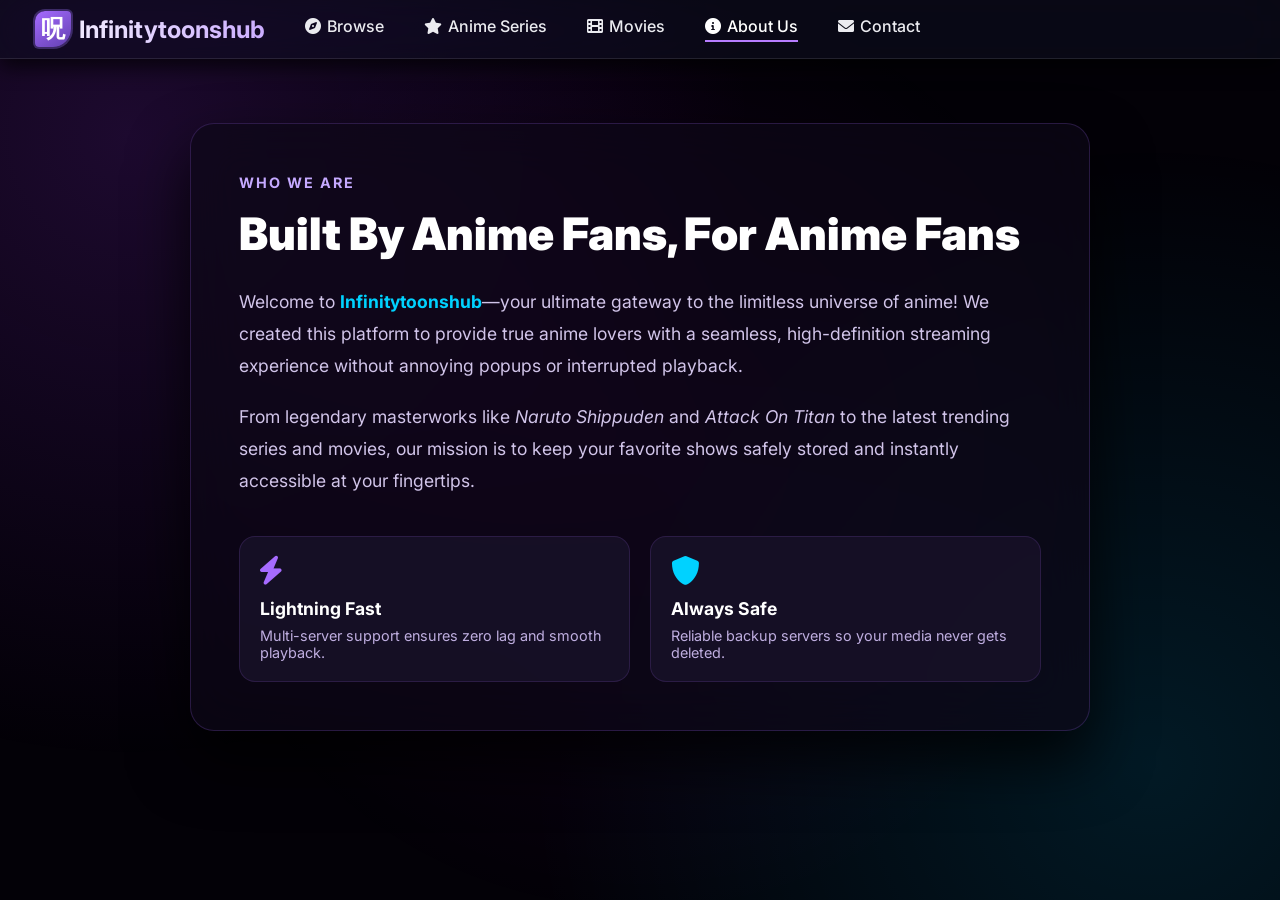
==== about.html @ 9c0366c7 "Add files via upload" ====
<!DOCTYPE html>
<html lang="en">
<head>
    <meta charset="UTF-8">
    <meta name="viewport" content="width=device-width, initial-scale=1.0, maximum-scale=1.0, user-scalable=no">
    <meta name="apple-mobile-web-app-capable" content="yes">
    <meta name="apple-mobile-web-app-status-bar-style" content="black-translucent">
    <meta name="apple-mobile-web-app-title" content="InfinityToons">
    <link rel="apple-touch-icon" href="images/ios-icon.png">
    
    <title>Infinitytoonshub</title>
    
    <link rel="stylesheet" href="https://cdnjs.cloudflare.com/ajax/libs/font-awesome/6.0.0-beta3/css/all.min.css">
    
    <!-- Yaha dhyan de: v=3 kar diya hai taki naya CSS load ho -->
    <link rel="stylesheet" href="style.css?v=3">
</head>
<body>
    <!-- Dynamic Background -->
    <div id="pageBackground" class="hero-background" style="background-image: url('images/Naruto.webp');"></div>

    <!-- Navbar -->
    <nav class="anime-navbar">
        <div class="nav-left">
            <a href="index.html" class="logo">
                <div class="logo-icon">呪</div>
                <span class="logo-text">Infinitytoonshub</span>
            </a>
            <div class="nav-links">
                <a href="index.html"><i class="fas fa-compass"></i> Browse</a>
                <a href="series.html"><i class="fas fa-star"></i> Anime Series</a>
                <a href="movies.html"><i class="fas fa-film"></i> Movies</a>
                <a href="about.html" class="active"><i class="fas fa-info-circle"></i> About Us</a>
                <a href="contact.html"><i class="fas fa-envelope"></i> Contact</a>
            </div>
        </div>
    </nav>

    <!-- About Content Section -->
    <div style="max-width: 900px; margin: 4rem auto; padding: 3rem; background: rgba(14, 8, 24, 0.7); backdrop-filter: blur(25px); border: 1px solid rgba(166, 107, 255, 0.2); border-radius: 24px; box-shadow: 0 30px 60px rgba(0,0,0,0.8);">
        <span style="color: #c5a9ff; font-weight: 700; font-size: 0.9rem; letter-spacing: 2px; text-transform: uppercase;">WHO WE ARE</span>
        <h1 style="color: white; font-size: 2.8rem; margin: 15px 0 25px; font-weight: 900;">Built By Anime Fans, For Anime Fans</h1>
        
        <p style="color: #d1c4e9; font-size: 1.1rem; line-height: 1.8; margin-bottom: 20px;">
            Welcome to <strong style="color: #00d2ff;">Infinitytoonshub</strong>—your ultimate gateway to the limitless universe of anime! We created this platform to provide true anime lovers with a seamless, high-definition streaming experience without annoying popups or interrupted playback.
        </p>

        <p style="color: #d1c4e9; font-size: 1.1rem; line-height: 1.8; margin-bottom: 30px;">
            From legendary masterworks like <em>Naruto Shippuden</em> and <em>Attack On Titan</em> to the latest trending series and movies, our mission is to keep your favorite shows safely stored and instantly accessible at your fingertips.
        </p>

        <div style="display: grid; grid-template-columns: repeat(auto-fit, minmax(220px, 1fr)); gap: 20px; margin-top: 40px;">
            <div style="background: rgba(25, 18, 42, 0.8); padding: 20px; border-radius: 16px; border: 1px solid rgba(166, 107, 255, 0.15);">
                <i class="fas fa-bolt" style="font-size: 1.8rem; color: #a66bff; margin-bottom: 12px;"></i>
                <h3 style="color: white; font-size: 1.1rem; margin-bottom: 8px;">Lightning Fast</h3>
                <p style="color: #bfaee0; font-size: 0.9rem;">Multi-server support ensures zero lag and smooth playback.</p>
            </div>
            <div style="background: rgba(25, 18, 42, 0.8); padding: 20px; border-radius: 16px; border: 1px solid rgba(166, 107, 255, 0.15);">
                <i class="fas fa-shield-alt" style="font-size: 1.8rem; color: #00d2ff; margin-bottom: 12px;"></i>
                <h3 style="color: white; font-size: 1.1rem; margin-bottom: 8px;">Always Safe</h3>
                <p style="color: #bfaee0; font-size: 0.9rem;">Reliable backup servers so your media never gets deleted.</p>
            </div>
        </div>
    </div>

    <script src="script.js"></script>
</body>
</html>
---- style.css ----
@import url('https://fonts.googleapis.com/css2?family=Inter:wght@300;400;500;600;700;900&display=swap');

* { margin: 0; padding: 0; box-sizing: border-box; font-family: 'Inter', sans-serif; }

body {
    background-color: #030107 !important;
    color: #ffffff;
    min-height: 100vh;
    overflow-x: hidden;
    position: relative;
}

body::before {
    content: '';
    position: fixed;
    top: 0; left: 0; width: 100vw; height: 100vh;
    background: 
        radial-gradient(circle at 10% 15%, rgba(123, 44, 191, 0.22) 0%, transparent 45%),
        radial-gradient(circle at 90% 85%, rgba(0, 210, 255, 0.12) 0%, transparent 45%),
        radial-gradient(circle at 50% 50%, rgba(216, 0, 255, 0.08) 0%, transparent 60%);
    z-index: -1;
    pointer-events: none;
}

.hero-background {
    position: fixed;
    top: 0; left: 0; width: 100%; height: 100vh;
    background-size: cover; background-position: center;
    filter: blur(12px) brightness(0.35);
    transform: scale(1.1); z-index: -1; 
    transition: background-image 0.6s ease-in-out;
}

/* Navbar */
.anime-navbar {
    display: flex; align-items: center; justify-content: space-between; padding: 0.7rem 2.2rem;
    background: rgba(13, 13, 28, 0.65) !important;
    backdrop-filter: blur(25px) saturate(180%) !important;
    -webkit-backdrop-filter: blur(25px) saturate(180%) !important;
    border-bottom: 1px solid rgba(255, 255, 255, 0.1) !important;
    box-shadow: 0 8px 20px rgba(0, 0, 0, 0.7);
    position: sticky; top: 0; z-index: 100;
}
.nav-left, .nav-links { display: flex; align-items: center; gap: 2.5rem; flex-wrap: wrap; }
.logo { display: flex; align-items: center; gap: 8px; text-decoration: none; }
.logo-icon { background: linear-gradient(145deg, #a66bff, #6240b0); width: 36px; height: 36px; border-radius: 10px 4px 18px 4px; display: flex; align-items: center; justify-content: center; font-size: 1.5rem; font-weight: 700; color: white; box-shadow: 0 0 0 2px rgba(160, 120, 255, 0.3); }
.logo-text { font-size: 1.5rem; font-weight: 700; background: linear-gradient(to right, #f0e9ff, #cbadff); -webkit-background-clip: text; -webkit-text-fill-color: transparent; }
.nav-links a { text-decoration: none; color: #ebebf0; font-weight: 500; display: flex; align-items: center; gap: 6px; transition: 0.2s; border-bottom: 2px solid transparent; padding-bottom: 4px; }
.nav-links a:hover, .nav-links a.active { color: white; border-bottom-color: #b77dff; }

.nav-right { display: flex; align-items: center; gap: 1.6rem; }
.search-wrapper { background: rgba(255, 255, 255, 0.08) !important; backdrop-filter: blur(12px); border: 1px solid rgba(255, 255, 255, 0.15) !important; border-radius: 100px; padding: 0.4rem 1.2rem; display: flex; align-items: center; gap: 0.5rem; }
.search-wrapper input { background: transparent; border: none; outline: none; color: white; width: 180px; }
.user-profile { display: flex; align-items: center; gap: 8px; background: rgba(40, 30, 60, 0.5); padding: 0.3rem 0.3rem 0.3rem 1rem; border-radius: 100px; border: 1px solid #3f2f6b; cursor: pointer; }
.avatar { background: linear-gradient(145deg, #c49bff, #8555d4); width: 34px; height: 34px; border-radius: 50%; display: flex; align-items: center; justify-content: center; font-weight: bold; color: #130b24; }

/* Hero Banner */
.hero-banner {
    position: relative; width: 100%; height: 65vh;
    display: flex; align-items: center; overflow: hidden; margin-bottom: 30px;
    border-bottom: 1px solid rgba(255, 255, 255, 0.08);
}
.hero-video {
    position: absolute; top: 50%; left: 50%; transform: translate(-50%, -50%);
    min-width: 100%; min-height: 100%; object-fit: cover; z-index: 0;
}
.hero-overlay {
    position: absolute; top: 0; left: 0; width: 100%; height: 100%;
    background: linear-gradient(to right, rgba(13, 13, 28, 0.9) 15%, rgba(13, 13, 28, 0.4) 60%, transparent 100%),
                linear-gradient(to top, #030107 5%, transparent 40%);
    z-index: 1;
}
.hero-content { position: relative; z-index: 2; padding: 0 4rem; max-width: 700px; }
.hero-message { padding: 1.5rem 3rem 0.5rem; font-size: 1.2rem; font-weight: 300; }
.hero-message span { color: #c5a9ff; font-weight: 600; }

/* Anime Cards Grid */
.cards-row {
    display: grid !important;
    grid-template-columns: repeat(auto-fill, minmax(170px, 1fr)) !important;
    gap: 2rem !important;
    padding: 2.5rem 3rem !important;
    background: rgba(14, 8, 24, 0.5);
    backdrop-filter: blur(25px);
    -webkit-backdrop-filter: blur(25px);
    border: 1px solid rgba(255, 255, 255, 0.07);
    border-radius: 24px;
    box-shadow: 0 30px 60px rgba(0, 0, 0, 0.8), inset 0 1px 0 rgba(255, 255, 255, 0.1);
    margin: 2rem 3rem;
    box-sizing: border-box;
}

.premium-card {
    width: 100% !important; display: flex !important; flex-direction: column !important;
    background: rgba(25, 18, 42, 0.6) !important; backdrop-filter: blur(15px);
    border: 1px solid rgba(166, 107, 255, 0.18) !important; border-radius: 16px !important;
    overflow: hidden; text-decoration: none; transition: all 0.3s !important;
    box-shadow: 0 10px 30px rgba(0,0,0,0.5);
}
.premium-card:hover { transform: translateY(-8px) scale(1.02); border-color: rgba(166, 107, 255, 0.6) !important; }
.card-img-wrapper { position: relative; width: 100%; height: 220px; overflow: hidden; }
.card-img { width: 100%; height: 100%; object-fit: cover; transition: transform 0.5s ease; }
.premium-card:hover .card-img { transform: scale(1.08); }
.card-badges { position: absolute; top: 10px; left: 10px; display: flex; gap: 6px; z-index: 2; }
.badge { background: rgba(0, 0, 0, 0.75); color: #fff; font-size: 0.65rem; padding: 3px 6px; border-radius: 4px; font-weight: bold; border: 1px solid rgba(255, 255, 255, 0.1); }
.badge.sub { color: #cbadff; }
.play-overlay {
    position: absolute; inset: 0; background: rgba(14, 13, 23, 0.4);
    display: flex; align-items: center; justify-content: center;
    opacity: 0; transition: 0.3s; z-index: 2;
}
.premium-card:hover .play-overlay { opacity: 1; }
.play-overlay i {
    font-size: 1.5rem; color: white; background: linear-gradient(145deg, #a66bff, #6240b0);
    width: 50px; height: 50px; display: flex; align-items: center; justify-content: center;
    border-radius: 50%; transform: scale(0.8); transition: 0.3s;
}
.premium-card:hover .play-overlay i { transform: scale(1); }
.card-info { padding: 14px; background: linear-gradient(180deg, rgba(15, 10, 25, 0.8) 0%, rgba(10, 7, 18, 0.95) 100%); }
.card-title { color: #f0ebff; font-size: 0.95rem; font-weight: 600; white-space: nowrap; overflow: hidden; text-overflow: ellipsis; }

/* =========================================
   GENRE & A-Z FILTER CSS (Restored)
   ========================================= */
#catalog-tools{margin:1.5rem 3rem 2rem;padding:1.5rem;border:1px solid rgba(166,107,255,.22);border-radius:20px;background:rgba(12,7,24,.72);backdrop-filter:blur(20px)}
.catalog-heading h2{font-size:1.45rem;margin-bottom:.35rem}.catalog-heading p,.genre-status{color:#b9accf;font-size:.9rem}
.genre-chips{display:flex;flex-wrap:wrap;gap:8px;margin:1.2rem 0}
.genre-chip,.az-chip{color:#eee7ff;background:rgba(255,255,255,.06);border:1px solid rgba(190,150,255,.22);border-radius:999px;padding:8px 13px;cursor:pointer;transition:.2s}
.genre-chip:hover,.genre-chip.active,.az-chip:hover,.az-chip.active{background:linear-gradient(135deg,#a66bff,#6240b0);border-color:#d7c2ff}
.az-section{border-top:1px solid rgba(255,255,255,.1);padding-top:1rem}
.az-title{color:#dcd0f7;margin-bottom:.7rem;font-weight:700}.az-title span{color:#9585b3;font-size:.8rem;font-weight:400}
.az-list{display:flex;flex-wrap:wrap;gap:6px}
.az-chip{min-width:40px;padding:7px 8px;border-radius:9px;display:flex;flex-direction:column;align-items:center;line-height:1.1}
.az-chip small{color:#c9b7ee;font-size:.62rem;margin-top:3px}
.az-chip.empty{opacity:.35;cursor:not-allowed}
.card-genres{display:flex;flex-wrap:wrap;gap:5px;margin-top:8px}
.card-genres span{font-size:.65rem;color:#d9c5ff;background:rgba(166,107,255,.14);border:1px solid rgba(166,107,255,.18);border-radius:999px;padding:3px 6px}
.premium-card[hidden]{display:none!important}
.featured-dynamic-tag{display:inline-block;color:#d6bdff;background:rgba(166,107,255,.2);border:1px solid rgba(166,107,255,.45);padding:6px 12px;border-radius:20px;letter-spacing:1px;font-weight:800;font-size:.72rem;margin-bottom:8px}

/* =========================================
   EPISODE CARDS CSS (Images & Layout Restored)
   ========================================= */
.episode-anime-card{min-width:0; width:100%;}
.episode-thumb{height:150px;background-size:cover;background-position:center;position:relative;display:flex;align-items:center;justify-content:center; border-radius: 10px 10px 0 0;}
.episode-number{position:absolute;left:10px;bottom:10px;font-size:.7rem;font-weight:800;letter-spacing:.5px;text-shadow:0 2px 8px #000; color:white; background:rgba(0,0,0,0.6); padding:3px 8px; border-radius:10px;}
.episode-play{width:42px;height:42px;display:grid;place-items:center;border-radius:50%;color:white;background:rgba(166,107,255,.85);box-shadow:0 0 22px rgba(166,107,255,.55);}
.episode-description{color:#bcaed4;font-size:.75rem;margin-top:6px}
.episode-loading,.episode-empty{grid-column:1/-1;padding:28px;color:#e9ddff;background:rgba(15,8,27,.8);border:1px solid rgba(166,107,255,.2);border-radius:14px}
.player-source-note{max-width:950px;margin:0 auto 1rem;padding:16px 20px;display:flex;gap:12px;align-items:flex-start;flex-wrap:wrap;color:#e9ddff;background:rgba(24,13,42,.88);border:1px solid rgba(166,107,255,.3);border-radius:12px}
.player-source-note span{flex-basis:100%;color:#c2b5d8;font-size:.9rem;line-height:1.6}


/* ====================================================
   MOBILE RESPONSIVE FIXES (Everything Fits Perfectly)
   ==================================================== */
@media screen and (max-width: 850px) {
    /* Navbar aur Search box fix */
    .anime-navbar {
        flex-direction: column !important; padding: 15px 10px !important; gap: 15px;
    }
    .nav-left, .nav-right {
        width: 100%; justify-content: center; flex-wrap: wrap; gap: 10px;
    }
    .nav-links {
        display: flex; justify-content: center; gap: 15px !important; width: 100%;
    }
    .search-wrapper {
        width: 100% !important; max-width: 350px; margin: 0 auto; justify-content: center;
    }
    .search-wrapper input { width: 100% !important; font-size: 16px; }

    /* Hero Banner Mobile Fix - Video Box Ko Chota Kiya Hai */
    .hero-banner {
        height: 45vh !important; /* Video height choti ki gayi */
        margin-bottom: 15px !important;
    }
    .hero-content {
        padding: 0 1.5rem !important; text-align: center;
    }
    .hero-content h1 { font-size: 2.2rem !important; }
    .hero-content p { font-size: 0.9rem !important; }
    .hero-content div { justify-content: center; }

    /* Catalog Tools (A-Z) Mobile Fix */
    #catalog-tools {
        margin: 1rem !important; padding: 1rem !important;
    }
    .az-chip { min-width: 32px; font-size: .75rem; }

    /* Anime Cards Grid Mobile (2 Columns) */
    .cards-row {
        grid-template-columns: repeat(2, 1fr) !important;
        gap: 10px !important;
        padding: 15px 10px !important;
        margin: 10px !important;
    }
    .card-img-wrapper { height: 180px !important; }

    /* Episode Player Mobile Fix */
    .player-container { margin: 10px !important; }
    #vidPlayer { height: 250px !important; }
    
    /* Episode Cards (Jo watch page pe neeche aate hain) Mobile Fix */
    .episode-selector-section { margin: 10px !important; padding: 0 !important; }
    .episode-grid-tray {
        grid-template-columns: repeat(2, 1fr) !important; /* Mobile par episode 2 line mein */
        padding: 8px !important;
    }
    .episode-thumb { height: 100px !important; } /* Image height mobile ke liye kam */

    body { overflow-x: hidden !important; width: 100vw; }
}

@media screen and (max-width: 480px) {
    .nav-links a { font-size: 0.85rem; }
    .hero-message { font-size: 1rem; padding: 1rem 1rem 0; }
    .hero-banner { height: 40vh !important; }
    .cards-row { grid-template-columns: repeat(2, 1fr) !important; }
    .episode-grid-tray { grid-template-columns: 1fr !important; } /* Chhote phone pe 1 column */
}


/* =========================================
   HERO TAGS, BUTTONS & LOAD MORE FIX
   ========================================= */

/* 1. Hero Badges / Tags Fix (Overlapping hata dega) */
.hero-content span, .featured-dynamic-tag {
    display: inline-block !important;
    white-space: nowrap !important;
    margin: 5px 3px 10px !important;
    vertical-align: middle;
}

/* 2. Hero Buttons Container Fix */
.hero-content div[style*="display: flex"] {
    flex-wrap: wrap;
    gap: 12px;
    margin-top: 15px;
}

/* 3. Watch Now & Details Buttons (Glassmorphism UI) */
.btn-glass-play, .btn-glass-info {
    padding: 12px 24px !important;
    border-radius: 30px !important;
    font-size: 1rem !important;
    font-weight: 700 !important;
    cursor: pointer !important;
    display: inline-flex !important;
    align-items: center !important;
    justify-content: center !important;
    gap: 8px !important;
    transition: all 0.3s ease !important;
    border: none !important;
    outline: none !important;
    font-family: inherit;
}

.btn-glass-play {
    background: linear-gradient(135deg, #a66bff, #6240b0) !important;
    color: white !important;
    box-shadow: 0 8px 20px rgba(123, 44, 191, 0.4) !important;
}
.btn-glass-play:hover {
    transform: scale(1.05) !important;
    box-shadow: 0 12px 25px rgba(123, 44, 191, 0.6) !important;
}

.btn-glass-info {
    background: rgba(255, 255, 255, 0.1) !important;
    color: white !important;
    border: 1px solid rgba(255, 255, 255, 0.2) !important;
    backdrop-filter: blur(10px) !important;
    -webkit-backdrop-filter: blur(10px) !important;
}
.btn-glass-info:hover {
    background: rgba(255, 255, 255, 0.2) !important;
    transform: scale(1.05) !important;
}

/* 4. Load More Anime Button Fix */
#anilist-load-more {
    background: linear-gradient(135deg, #a66bff, #6240b0) !important;
    color: white !important;
    border: none !important;
    padding: 14px 35px !important;
    border-radius: 30px !important;
    font-size: 1.1rem !important;
    font-weight: 700 !important;
    cursor: pointer !important;
    display: block !important;
    margin: 40px auto !important;
    transition: 0.3s !important;
    box-shadow: 0 10px 25px rgba(123, 44, 191, 0.4) !important;
    text-align: center;
}
#anilist-load-more:hover {
    transform: translateY(-4px) !important;
    box-shadow: 0 15px 30px rgba(123, 44, 191, 0.6) !important;
}

/* 5. Mobile Specifically For Buttons & Tags */
@media screen and (max-width: 850px) {
    .btn-glass-play, .btn-glass-info {
        padding: 10px 20px !important;
        font-size: 0.9rem !important;
        flex: 1; /* Makes buttons equal width on mobile */
        text-align: center;
    }
    .hero-content div[style*="display: flex"] {
        justify-content: center !important;
        width: 100%;
    }
    .hero-content span, .featured-dynamic-tag {
        font-size: 0.7rem !important;
        padding: 4px 10px !important;
        margin: 3px !important;
    }
    #anilist-load-more {
        width: 85% !important; /* Wider on phone */
        font-size: 1rem !important;
        padding: 12px 20px !important;
    }
}


/* =========================================
   TOP 10 MOST RATED ANIME (CRUNCHYROLL STYLE)
   ========================================= */
.top-rated-container {
    display: flex;
    overflow-x: auto;
    gap: 15px;
    padding: 10px 3rem 25px;
    scroll-behavior: smooth;
}
.top-rated-container::-webkit-scrollbar { display: none; }

.top-card {
    display: flex;
    align-items: flex-end; /* Number ko image ke niche align karega */
    position: relative;
    transition: 0.3s ease;
    min-width: 130px;
}

.top-card:hover {
    transform: translateY(-4px);
}

/* Crunchyroll Style Professional Numbers */
.rank-number {
    font-size: 3.5rem;
    font-weight: 900;
    color: #ffffff;
    -webkit-text-stroke: 1px #a66bff;
    text-shadow: 0 4px 10px rgba(0,0,0,0.9);
    margin-right: -12px;
    margin-bottom: -10px; /* Thoda sa image par overlay hoga */
    z-index: 3;
    line-height: 1;
    font-family: 'Inter', sans-serif;
}

.top-img-box {
    width: 110px;
    height: 160px;
    border-radius: 10px;
    overflow: hidden;
    z-index: 2;
    box-shadow: 0 8px 20px rgba(0,0,0,0.7);
    border: 1px solid rgba(255,255,255,0.15);
    transition: 0.3s;
}

.top-card:hover .top-img-box {
    border-color: #a66bff;
}

.top-img-box img {
    width: 100%;
    height: 100%;
    object-fit: cover;
}

/* Mobile Devices Ke Liye Fit */
@media screen and (max-width: 850px) {
    .top-rated-container {
        padding: 10px 1.5rem 20px !important;
    }
    .top-card {
        min-width: 110px;
    }
    .rank-number {
        font-size: 2.8rem;
        -webkit-text-stroke: 1px #a66bff;
        margin-right: -8px;
    }
    .top-img-box {
        width: 90px;
        height: 130px;
    }
}


/* =========================================
   TOONSTREAM STYLE MOBILE SWIPE & HEADERS
   ========================================= */

.view-more-btn { display: none; }

@media screen and (max-width: 850px) {
    /* Navbar ko mobile ke liye compact karein bina search bar badle */
    .anime-navbar {
        padding: 8px 12px !important;
    }
    .nav-links { display: none !important; } /* Choti screen pe links hide (hamburger ya clean look ke liye) */
    .search-wrapper {
        width: 140px !important;
        padding: 3px 10px !important;
    }
    .search-wrapper input { width: 100px !important; }

    /* Horizontal Swipeable Cards Grid (API cards ke liye) */
    .cards-row {
        display: flex !important;
        flex-wrap: nowrap !important;
        overflow-x: auto !important;
        gap: 12px !important;
        padding: 10px 15px 20px !important;
        scroll-snap-type: x mandatory;
        margin: 0 !important;
        border: none !important;
        background: transparent !important;
        box-shadow: none !important;
    }
    .cards-row::-webkit-scrollbar { display: none; }

    /* Individual Card Style for Swipe */
    .premium-card, .anilist-card {
        flex: 0 0 120px !important;
        scroll-snap-align: start;
        border: none !important;
        background: transparent !important;
        box-shadow: none !important;
    }
    .card-img-wrapper { height: 170px !important; border-radius: 10px !important; }
    
    .card-info { padding: 6px 0 0 !important; background: transparent !important; }
    .card-title { font-size: 0.8rem !important; font-weight: 500; color: #fff; }

    /* Section Header with Purple Left Border & View More */
    .section-header {
        display: flex !important;
        justify-content: space-between;
        align-items: center;
        padding: 15px 15px 5px !important;
        font-size: 1.1rem !important;
        text-align: left;
    }
    .section-header span {
        border-left: 3px solid #a66bff;
        padding-left: 10px;
        color: white;
        font-weight: 700;
    }
    .view-more-btn {
        display: block !important;
        border: 1px solid rgba(255,255,255,0.2);
        border-radius: 20px;
        padding: 4px 12px;
        font-size: 0.75rem;
        color: #bcaed4;
        text-decoration: none;
    }
}
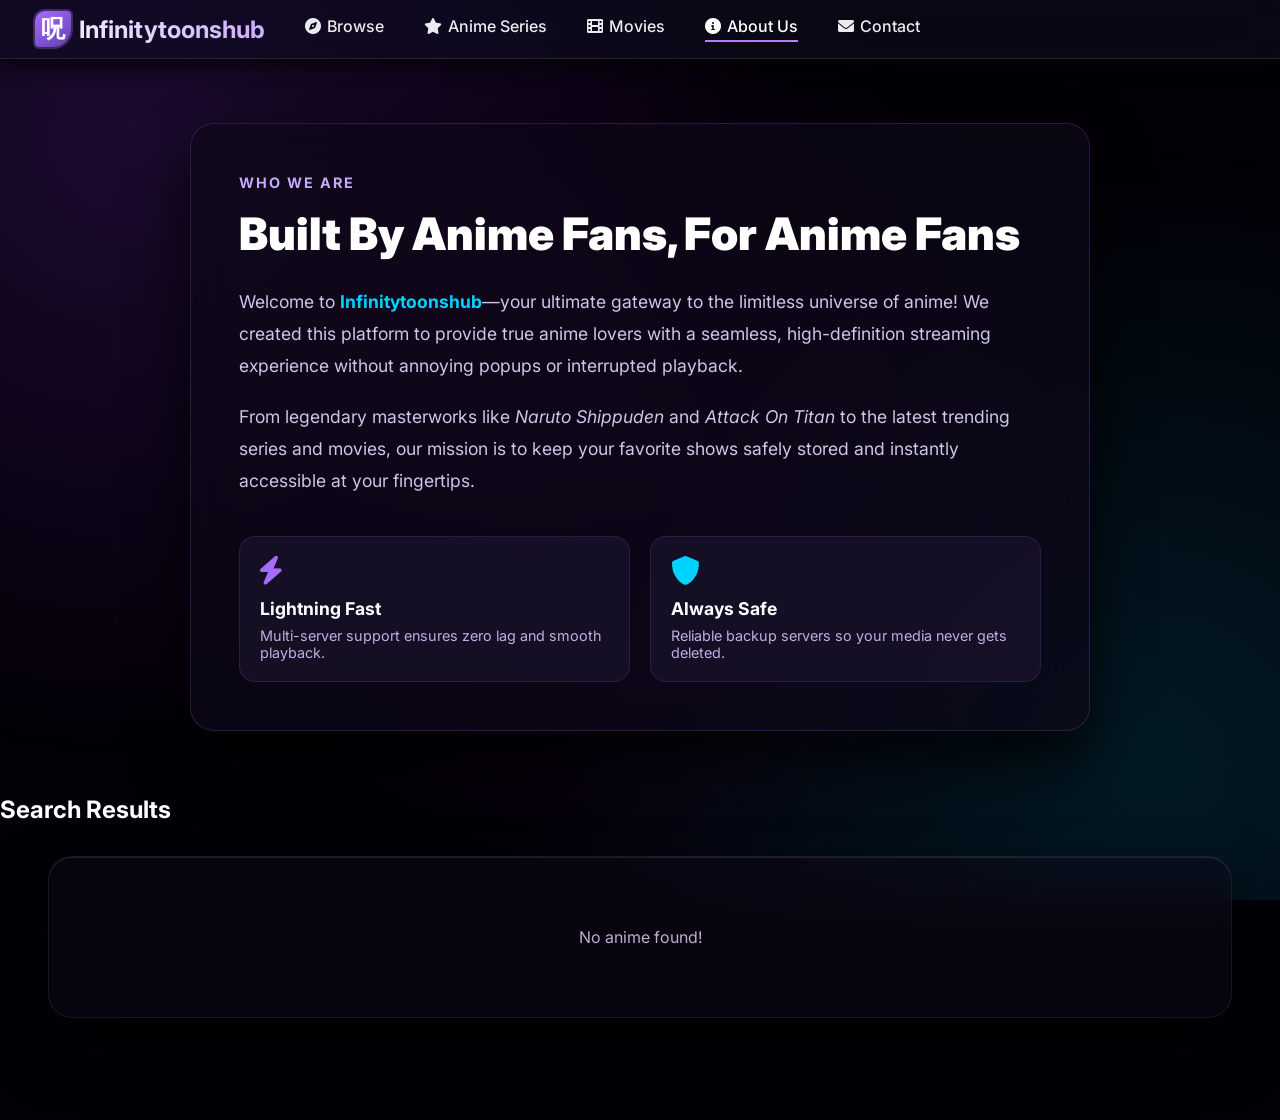
==== commit 69c8b9b6: "Implement mobile bottom navigation Added mobile bottom navigation for improved accessibility." ====
--- a/about.html
+++ b/about.html
@@ -64,5 +64,13 @@
     </div>
 
     <script src="script.js"></script>
+    <!-- JioHotstar Style Mobile Bottom Navigation -->
+<div class="mobile-bottom-nav">
+    <a href="index.html" class="active"><i class="fas fa-home"></i> Home</a>
+    <a href="series.html"><i class="fas fa-tv"></i> Series</a>
+    <a href="movies.html"><i class="fas fa-film"></i> Movies</a>
+    <a href="new.html"><i class="fas fa-fire"></i> New Anime</a>
+    <a href="contact.html"><i class="fas fa-folder-open"></i> Files</a>
+</div>
 </body>
-</html>+</html>
--- a/style.css
+++ b/style.css
@@ -8,6 +8,7 @@
     min-height: 100vh;
     overflow-x: hidden;
     position: relative;
+    padding-bottom: 70px; /* Space for mobile bottom bar */
 }
 
 body::before {
@@ -74,8 +75,8 @@
 .hero-message { padding: 1.5rem 3rem 0.5rem; font-size: 1.2rem; font-weight: 300; }
 .hero-message span { color: #c5a9ff; font-weight: 600; }
 
-/* Anime Cards Grid */
-.cards-row {
+/* Anime Cards Grid - Fixed to prevent single line stacking */
+.cards-row, #anilist-results-grid, #mixed-container {
     display: grid !important;
     grid-template-columns: repeat(auto-fill, minmax(170px, 1fr)) !important;
     gap: 2rem !important;
@@ -119,214 +120,85 @@
 .card-info { padding: 14px; background: linear-gradient(180deg, rgba(15, 10, 25, 0.8) 0%, rgba(10, 7, 18, 0.95) 100%); }
 .card-title { color: #f0ebff; font-size: 0.95rem; font-weight: 600; white-space: nowrap; overflow: hidden; text-overflow: ellipsis; }
 
-/* =========================================
-   GENRE & A-Z FILTER CSS (Restored)
-   ========================================= */
-#catalog-tools{margin:1.5rem 3rem 2rem;padding:1.5rem;border:1px solid rgba(166,107,255,.22);border-radius:20px;background:rgba(12,7,24,.72);backdrop-filter:blur(20px)}
-.catalog-heading h2{font-size:1.45rem;margin-bottom:.35rem}.catalog-heading p,.genre-status{color:#b9accf;font-size:.9rem}
-.genre-chips{display:flex;flex-wrap:wrap;gap:8px;margin:1.2rem 0}
-.genre-chip,.az-chip{color:#eee7ff;background:rgba(255,255,255,.06);border:1px solid rgba(190,150,255,.22);border-radius:999px;padding:8px 13px;cursor:pointer;transition:.2s}
-.genre-chip:hover,.genre-chip.active,.az-chip:hover,.az-chip.active{background:linear-gradient(135deg,#a66bff,#6240b0);border-color:#d7c2ff}
-.az-section{border-top:1px solid rgba(255,255,255,.1);padding-top:1rem}
-.az-title{color:#dcd0f7;margin-bottom:.7rem;font-weight:700}.az-title span{color:#9585b3;font-size:.8rem;font-weight:400}
-.az-list{display:flex;flex-wrap:wrap;gap:6px}
-.az-chip{min-width:40px;padding:7px 8px;border-radius:9px;display:flex;flex-direction:column;align-items:center;line-height:1.1}
-.az-chip small{color:#c9b7ee;font-size:.62rem;margin-top:3px}
-.az-chip.empty{opacity:.35;cursor:not-allowed}
-.card-genres{display:flex;flex-wrap:wrap;gap:5px;margin-top:8px}
-.card-genres span{font-size:.65rem;color:#d9c5ff;background:rgba(166,107,255,.14);border:1px solid rgba(166,107,255,.18);border-radius:999px;padding:3px 6px}
-.premium-card[hidden]{display:none!important}
-.featured-dynamic-tag{display:inline-block;color:#d6bdff;background:rgba(166,107,255,.2);border:1px solid rgba(166,107,255,.45);padding:6px 12px;border-radius:20px;letter-spacing:1px;font-weight:800;font-size:.72rem;margin-bottom:8px}
-
-/* =========================================
-   EPISODE CARDS CSS (Images & Layout Restored)
-   ========================================= */
-.episode-anime-card{min-width:0; width:100%;}
-.episode-thumb{height:150px;background-size:cover;background-position:center;position:relative;display:flex;align-items:center;justify-content:center; border-radius: 10px 10px 0 0;}
-.episode-number{position:absolute;left:10px;bottom:10px;font-size:.7rem;font-weight:800;letter-spacing:.5px;text-shadow:0 2px 8px #000; color:white; background:rgba(0,0,0,0.6); padding:3px 8px; border-radius:10px;}
-.episode-play{width:42px;height:42px;display:grid;place-items:center;border-radius:50%;color:white;background:rgba(166,107,255,.85);box-shadow:0 0 22px rgba(166,107,255,.55);}
-.episode-description{color:#bcaed4;font-size:.75rem;margin-top:6px}
-.episode-loading,.episode-empty{grid-column:1/-1;padding:28px;color:#e9ddff;background:rgba(15,8,27,.8);border:1px solid rgba(166,107,255,.2);border-radius:14px}
-.player-source-note{max-width:950px;margin:0 auto 1rem;padding:16px 20px;display:flex;gap:12px;align-items:flex-start;flex-wrap:wrap;color:#e9ddff;background:rgba(24,13,42,.88);border:1px solid rgba(166,107,255,.3);border-radius:12px}
-.player-source-note span{flex-basis:100%;color:#c2b5d8;font-size:.9rem;line-height:1.6}
-
-
 /* ====================================================
-   MOBILE RESPONSIVE FIXES (Everything Fits Perfectly)
+   JIOHOTSTAR STYLE MOBILE BOTTOM BAR
    ==================================================== */
+.mobile-bottom-nav {
+    display: none;
+}
+
 @media screen and (max-width: 850px) {
-    /* Navbar aur Search box fix */
     .anime-navbar {
-        flex-direction: column !important; padding: 15px 10px !important; gap: 15px;
+        flex-direction: column !important; padding: 10px 15px !important; gap: 10px;
     }
     .nav-left, .nav-right {
-        width: 100%; justify-content: center; flex-wrap: wrap; gap: 10px;
+        width: 100%; justify-content: space-between; flex-wrap: wrap; gap: 10px;
     }
     .nav-links {
-        display: flex; justify-content: center; gap: 15px !important; width: 100%;
+        display: none !important; /* Hidden on phone in favor of bottom bar */
     }
     .search-wrapper {
-        width: 100% !important; max-width: 350px; margin: 0 auto; justify-content: center;
+        width: 100% !important; max-width: 100%; margin: 0 auto; justify-content: flex-start;
     }
     .search-wrapper input { width: 100% !important; font-size: 16px; }
 
-    /* Hero Banner Mobile Fix - Video Box Ko Chota Kiya Hai */
     .hero-banner {
-        height: 45vh !important; /* Video height choti ki gayi */
-        margin-bottom: 15px !important;
+        height: 40vh !important;
+        margin-bottom: 10px !important;
     }
     .hero-content {
-        padding: 0 1.5rem !important; text-align: center;
-    }
-    .hero-content h1 { font-size: 2.2rem !important; }
-    .hero-content p { font-size: 0.9rem !important; }
-    .hero-content div { justify-content: center; }
-
-    /* Catalog Tools (A-Z) Mobile Fix */
-    #catalog-tools {
-        margin: 1rem !important; padding: 1rem !important;
-    }
-    .az-chip { min-width: 32px; font-size: .75rem; }
-
-    /* Anime Cards Grid Mobile (2 Columns) */
-    .cards-row {
+        padding: 0 1rem !important; text-align: center;
+    }
+    .hero-content h1 { font-size: 1.8rem !important; }
+    .hero-content p { font-size: 0.8rem !important; }
+
+    /* Mobile Grid Layout Fix (2 Columns) */
+    .cards-row, #anilist-results-grid, #mixed-container {
         grid-template-columns: repeat(2, 1fr) !important;
         gap: 10px !important;
-        padding: 15px 10px !important;
-        margin: 10px !important;
-    }
-    .card-img-wrapper { height: 180px !important; }
-
-    /* Episode Player Mobile Fix */
-    .player-container { margin: 10px !important; }
-    #vidPlayer { height: 250px !important; }
-    
-    /* Episode Cards (Jo watch page pe neeche aate hain) Mobile Fix */
-    .episode-selector-section { margin: 10px !important; padding: 0 !important; }
-    .episode-grid-tray {
-        grid-template-columns: repeat(2, 1fr) !important; /* Mobile par episode 2 line mein */
-        padding: 8px !important;
-    }
-    .episode-thumb { height: 100px !important; } /* Image height mobile ke liye kam */
-
-    body { overflow-x: hidden !important; width: 100vw; }
-}
-
-@media screen and (max-width: 480px) {
-    .nav-links a { font-size: 0.85rem; }
-    .hero-message { font-size: 1rem; padding: 1rem 1rem 0; }
-    .hero-banner { height: 40vh !important; }
-    .cards-row { grid-template-columns: repeat(2, 1fr) !important; }
-    .episode-grid-tray { grid-template-columns: 1fr !important; } /* Chhote phone pe 1 column */
-}
-
+        padding: 12px 10px !important;
+        margin: 8px !important;
+        background: rgba(14, 8, 24, 0.7) !important;
+        border-radius: 14px !important;
+    }
+    .card-img-wrapper { height: 170px !important; }
+
+    /* JioHotstar Style Bottom Navigation Bar */
+    .mobile-bottom-nav {
+        display: flex !important;
+        position: fixed;
+        bottom: 0; left: 0; width: 100%;
+        height: 62px;
+        background: rgba(10, 5, 18, 0.92) !important;
+        backdrop-filter: blur(20px);
+        -webkit-backdrop-filter: blur(20px);
+        border-top: 1px solid rgba(166, 107, 255, 0.2);
+        z-index: 1000;
+        justify-content: space-around;
+        align-items: center;
+        box-shadow: 0 -10px 25px rgba(0,0,0,0.8);
+    }
+    .mobile-bottom-nav a {
+        display: flex;
+        flex-direction: column;
+        align-items: center;
+        text-decoration: none;
+        color: #bfaee0;
+        font-size: 0.7rem;
+        font-weight: 500;
+        gap: 3px;
+        transition: 0.2s;
+    }
+    .mobile-bottom-nav a i {
+        font-size: 1.2rem;
+    }
+    .mobile-bottom-nav a.active, .mobile-bottom-nav a:hover {
+        color: #00d2ff;
+    }
+}
 
 /* =========================================
-   HERO TAGS, BUTTONS & LOAD MORE FIX
-   ========================================= */
-
-/* 1. Hero Badges / Tags Fix (Overlapping hata dega) */
-.hero-content span, .featured-dynamic-tag {
-    display: inline-block !important;
-    white-space: nowrap !important;
-    margin: 5px 3px 10px !important;
-    vertical-align: middle;
-}
-
-/* 2. Hero Buttons Container Fix */
-.hero-content div[style*="display: flex"] {
-    flex-wrap: wrap;
-    gap: 12px;
-    margin-top: 15px;
-}
-
-/* 3. Watch Now & Details Buttons (Glassmorphism UI) */
-.btn-glass-play, .btn-glass-info {
-    padding: 12px 24px !important;
-    border-radius: 30px !important;
-    font-size: 1rem !important;
-    font-weight: 700 !important;
-    cursor: pointer !important;
-    display: inline-flex !important;
-    align-items: center !important;
-    justify-content: center !important;
-    gap: 8px !important;
-    transition: all 0.3s ease !important;
-    border: none !important;
-    outline: none !important;
-    font-family: inherit;
-}
-
-.btn-glass-play {
-    background: linear-gradient(135deg, #a66bff, #6240b0) !important;
-    color: white !important;
-    box-shadow: 0 8px 20px rgba(123, 44, 191, 0.4) !important;
-}
-.btn-glass-play:hover {
-    transform: scale(1.05) !important;
-    box-shadow: 0 12px 25px rgba(123, 44, 191, 0.6) !important;
-}
-
-.btn-glass-info {
-    background: rgba(255, 255, 255, 0.1) !important;
-    color: white !important;
-    border: 1px solid rgba(255, 255, 255, 0.2) !important;
-    backdrop-filter: blur(10px) !important;
-    -webkit-backdrop-filter: blur(10px) !important;
-}
-.btn-glass-info:hover {
-    background: rgba(255, 255, 255, 0.2) !important;
-    transform: scale(1.05) !important;
-}
-
-/* 4. Load More Anime Button Fix */
-#anilist-load-more {
-    background: linear-gradient(135deg, #a66bff, #6240b0) !important;
-    color: white !important;
-    border: none !important;
-    padding: 14px 35px !important;
-    border-radius: 30px !important;
-    font-size: 1.1rem !important;
-    font-weight: 700 !important;
-    cursor: pointer !important;
-    display: block !important;
-    margin: 40px auto !important;
-    transition: 0.3s !important;
-    box-shadow: 0 10px 25px rgba(123, 44, 191, 0.4) !important;
-    text-align: center;
-}
-#anilist-load-more:hover {
-    transform: translateY(-4px) !important;
-    box-shadow: 0 15px 30px rgba(123, 44, 191, 0.6) !important;
-}
-
-/* 5. Mobile Specifically For Buttons & Tags */
-@media screen and (max-width: 850px) {
-    .btn-glass-play, .btn-glass-info {
-        padding: 10px 20px !important;
-        font-size: 0.9rem !important;
-        flex: 1; /* Makes buttons equal width on mobile */
-        text-align: center;
-    }
-    .hero-content div[style*="display: flex"] {
-        justify-content: center !important;
-        width: 100%;
-    }
-    .hero-content span, .featured-dynamic-tag {
-        font-size: 0.7rem !important;
-        padding: 4px 10px !important;
-        margin: 3px !important;
-    }
-    #anilist-load-more {
-        width: 85% !important; /* Wider on phone */
-        font-size: 1rem !important;
-        padding: 12px 20px !important;
-    }
-}
-
-
-/* =========================================
-   TOP 10 MOST RATED ANIME (CRUNCHYROLL STYLE)
+   TOP 10 MOST RATED ANIME (PURE ANIME)
    ========================================= */
 .top-rated-container {
     display: flex;
@@ -339,17 +211,17 @@
 
 .top-card {
     display: flex;
-    align-items: flex-end; /* Number ko image ke niche align karega */
+    align-items: flex-end;
     position: relative;
     transition: 0.3s ease;
     min-width: 130px;
+    text-decoration: none;
 }
 
 .top-card:hover {
     transform: translateY(-4px);
 }
 
-/* Crunchyroll Style Professional Numbers */
 .rank-number {
     font-size: 3.5rem;
     font-weight: 900;
@@ -357,7 +229,7 @@
     -webkit-text-stroke: 1px #a66bff;
     text-shadow: 0 4px 10px rgba(0,0,0,0.9);
     margin-right: -12px;
-    margin-bottom: -10px; /* Thoda sa image par overlay hoga */
+    margin-bottom: -10px;
     z-index: 3;
     line-height: 1;
     font-family: 'Inter', sans-serif;
@@ -384,7 +256,6 @@
     object-fit: cover;
 }
 
-/* Mobile Devices Ke Liye Fit */
 @media screen and (max-width: 850px) {
     .top-rated-container {
         padding: 10px 1.5rem 20px !important;
@@ -402,76 +273,3 @@
         height: 130px;
     }
 }
-
-
-/* =========================================
-   TOONSTREAM STYLE MOBILE SWIPE & HEADERS
-   ========================================= */
-
-.view-more-btn { display: none; }
-
-@media screen and (max-width: 850px) {
-    /* Navbar ko mobile ke liye compact karein bina search bar badle */
-    .anime-navbar {
-        padding: 8px 12px !important;
-    }
-    .nav-links { display: none !important; } /* Choti screen pe links hide (hamburger ya clean look ke liye) */
-    .search-wrapper {
-        width: 140px !important;
-        padding: 3px 10px !important;
-    }
-    .search-wrapper input { width: 100px !important; }
-
-    /* Horizontal Swipeable Cards Grid (API cards ke liye) */
-    .cards-row {
-        display: flex !important;
-        flex-wrap: nowrap !important;
-        overflow-x: auto !important;
-        gap: 12px !important;
-        padding: 10px 15px 20px !important;
-        scroll-snap-type: x mandatory;
-        margin: 0 !important;
-        border: none !important;
-        background: transparent !important;
-        box-shadow: none !important;
-    }
-    .cards-row::-webkit-scrollbar { display: none; }
-
-    /* Individual Card Style for Swipe */
-    .premium-card, .anilist-card {
-        flex: 0 0 120px !important;
-        scroll-snap-align: start;
-        border: none !important;
-        background: transparent !important;
-        box-shadow: none !important;
-    }
-    .card-img-wrapper { height: 170px !important; border-radius: 10px !important; }
-    
-    .card-info { padding: 6px 0 0 !important; background: transparent !important; }
-    .card-title { font-size: 0.8rem !important; font-weight: 500; color: #fff; }
-
-    /* Section Header with Purple Left Border & View More */
-    .section-header {
-        display: flex !important;
-        justify-content: space-between;
-        align-items: center;
-        padding: 15px 15px 5px !important;
-        font-size: 1.1rem !important;
-        text-align: left;
-    }
-    .section-header span {
-        border-left: 3px solid #a66bff;
-        padding-left: 10px;
-        color: white;
-        font-weight: 700;
-    }
-    .view-more-btn {
-        display: block !important;
-        border: 1px solid rgba(255,255,255,0.2);
-        border-radius: 20px;
-        padding: 4px 12px;
-        font-size: 0.75rem;
-        color: #bcaed4;
-        text-decoration: none;
-    }
-}
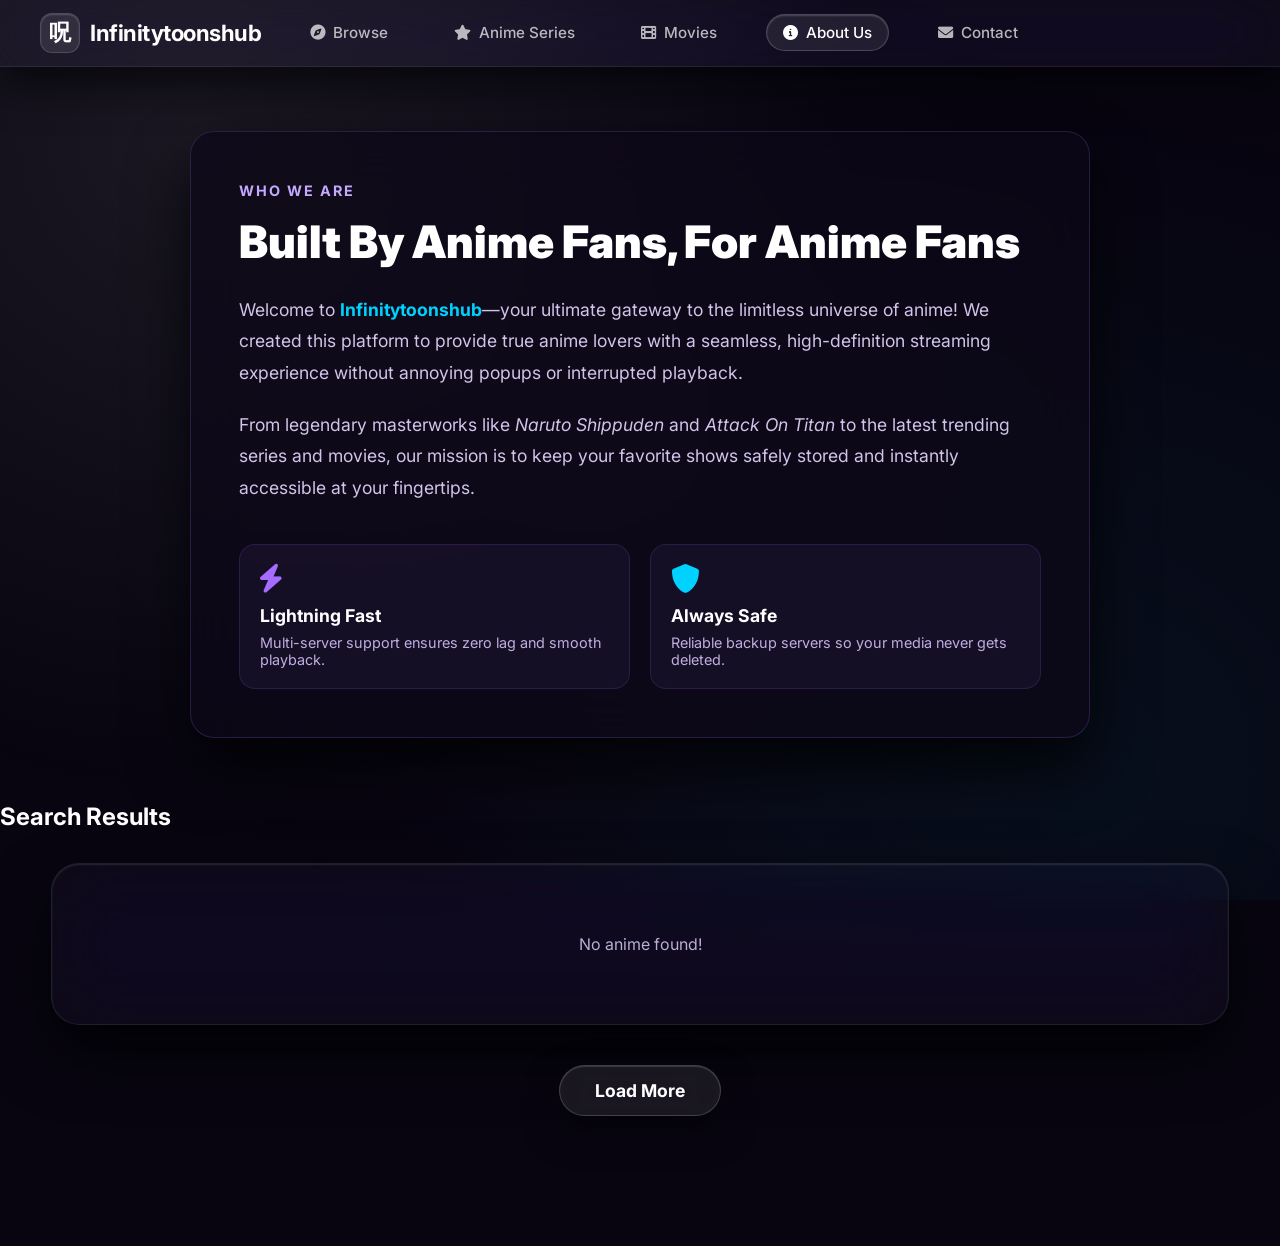
==== commit 2e8e0183: "Update about.html" ====
--- a/about.html
+++ b/about.html
@@ -7,6 +7,7 @@
     <meta name="apple-mobile-web-app-status-bar-style" content="black-translucent">
     <meta name="apple-mobile-web-app-title" content="InfinityToons">
     <link rel="apple-touch-icon" href="images/ios-icon.png">
+    <link rel="manifest" href="/manifest.json">
     
     <title>Infinitytoonshub</title>
     
--- a/style.css
+++ b/style.css
@@ -3,22 +3,23 @@
 * { margin: 0; padding: 0; box-sizing: border-box; font-family: 'Inter', sans-serif; }
 
 body {
-    background-color: #030107 !important;
+    background-color: #080511 !important;
     color: #ffffff;
     min-height: 100vh;
     overflow-x: hidden;
     position: relative;
-    padding-bottom: 70px; /* Space for mobile bottom bar */
-}
-
+    padding-bottom: 90px;
+}
+
+/* Pure Neutral Glass Ambient Glow (No Purple Tint) */
 body::before {
     content: '';
     position: fixed;
     top: 0; left: 0; width: 100vw; height: 100vh;
     background: 
-        radial-gradient(circle at 10% 15%, rgba(123, 44, 191, 0.22) 0%, transparent 45%),
-        radial-gradient(circle at 90% 85%, rgba(0, 210, 255, 0.12) 0%, transparent 45%),
-        radial-gradient(circle at 50% 50%, rgba(216, 0, 255, 0.08) 0%, transparent 60%);
+        radial-gradient(circle at 15% 15%, rgba(255, 255, 255, 0.08) 0%, transparent 50%),
+        radial-gradient(circle at 85% 85%, rgba(0, 210, 255, 0.05) 0%, transparent 50%),
+        radial-gradient(circle at 50% 50%, rgba(100, 100, 150, 0.06) 0%, transparent 70%);
     z-index: -1;
     pointer-events: none;
 }
@@ -27,101 +28,174 @@
     position: fixed;
     top: 0; left: 0; width: 100%; height: 100vh;
     background-size: cover; background-position: center;
-    filter: blur(12px) brightness(0.35);
+    filter: blur(25px) brightness(0.2);
     transform: scale(1.1); z-index: -1; 
-    transition: background-image 0.6s ease-in-out;
-}
-
-/* Navbar */
+}
+
+/* =========================================
+   LIQUID GLASS NAVBAR
+   ========================================= */
 .anime-navbar {
-    display: flex; align-items: center; justify-content: space-between; padding: 0.7rem 2.2rem;
-    background: rgba(13, 13, 28, 0.65) !important;
-    backdrop-filter: blur(25px) saturate(180%) !important;
-    -webkit-backdrop-filter: blur(25px) saturate(180%) !important;
-    border-bottom: 1px solid rgba(255, 255, 255, 0.1) !important;
-    box-shadow: 0 8px 20px rgba(0, 0, 0, 0.7);
+    display: flex; align-items: center; justify-content: space-between; padding: 0.8rem 2.5rem;
+    background: rgba(255, 255, 255, 0.03) !important;
+    backdrop-filter: blur(35px) saturate(200%) !important;
+    -webkit-backdrop-filter: blur(35px) saturate(200%) !important;
+    border-bottom: 1px solid rgba(255, 255, 255, 0.08) !important;
+    box-shadow: 0 20px 40px rgba(0, 0, 0, 0.6);
     position: sticky; top: 0; z-index: 100;
 }
-.nav-left, .nav-links { display: flex; align-items: center; gap: 2.5rem; flex-wrap: wrap; }
-.logo { display: flex; align-items: center; gap: 8px; text-decoration: none; }
-.logo-icon { background: linear-gradient(145deg, #a66bff, #6240b0); width: 36px; height: 36px; border-radius: 10px 4px 18px 4px; display: flex; align-items: center; justify-content: center; font-size: 1.5rem; font-weight: 700; color: white; box-shadow: 0 0 0 2px rgba(160, 120, 255, 0.3); }
-.logo-text { font-size: 1.5rem; font-weight: 700; background: linear-gradient(to right, #f0e9ff, #cbadff); -webkit-background-clip: text; -webkit-text-fill-color: transparent; }
-.nav-links a { text-decoration: none; color: #ebebf0; font-weight: 500; display: flex; align-items: center; gap: 6px; transition: 0.2s; border-bottom: 2px solid transparent; padding-bottom: 4px; }
-.nav-links a:hover, .nav-links a.active { color: white; border-bottom-color: #b77dff; }
-
-.nav-right { display: flex; align-items: center; gap: 1.6rem; }
-.search-wrapper { background: rgba(255, 255, 255, 0.08) !important; backdrop-filter: blur(12px); border: 1px solid rgba(255, 255, 255, 0.15) !important; border-radius: 100px; padding: 0.4rem 1.2rem; display: flex; align-items: center; gap: 0.5rem; }
-.search-wrapper input { background: transparent; border: none; outline: none; color: white; width: 180px; }
-.user-profile { display: flex; align-items: center; gap: 8px; background: rgba(40, 30, 60, 0.5); padding: 0.3rem 0.3rem 0.3rem 1rem; border-radius: 100px; border: 1px solid #3f2f6b; cursor: pointer; }
-.avatar { background: linear-gradient(145deg, #c49bff, #8555d4); width: 34px; height: 34px; border-radius: 50%; display: flex; align-items: center; justify-content: center; font-weight: bold; color: #130b24; }
-
-/* Hero Banner */
+.nav-left, .nav-links { display: flex; align-items: center; gap: 2rem; flex-wrap: wrap; }
+.logo { display: flex; align-items: center; gap: 10px; text-decoration: none; }
+.logo-icon { 
+    background: rgba(255, 255, 255, 0.08); backdrop-filter: blur(10px);
+    width: 40px; height: 40px; border-radius: 12px; display: flex; align-items: center; justify-content: center; 
+    font-size: 1.4rem; font-weight: 700; color: white; border: 1px solid rgba(255, 255, 255, 0.15); 
+    box-shadow: inset 0 1px 2px rgba(255,255,255,0.2);
+}
+.logo-text { font-size: 1.4rem; font-weight: 700; color: #ffffff; letter-spacing: -0.5px; }
+.nav-links a { 
+    text-decoration: none; color: rgba(255, 255, 255, 0.7); font-weight: 500; font-size: 0.95rem;
+    display: flex; align-items: center; gap: 8px; transition: 0.3s; padding: 8px 16px; border-radius: 100px;
+    background: transparent; border: 1px solid transparent;
+}
+.nav-links a:hover, .nav-links a.active { 
+    color: white; background: rgba(255, 255, 255, 0.08); 
+    border-color: rgba(255, 255, 255, 0.18); box-shadow: inset 0 1px 2px rgba(255,255,255,0.2);
+}
+
+.nav-right { display: flex; align-items: center; gap: 1.5rem; }
+.search-wrapper { 
+    background: rgba(255, 255, 255, 0.05) !important; backdrop-filter: blur(20px); 
+    border: 1px solid rgba(255, 255, 255, 0.1) !important; border-radius: 100px; padding: 0.5rem 1.4rem; 
+    display: flex; align-items: center; gap: 0.6rem; box-shadow: inset 0 2px 4px rgba(0,0,0,0.3);
+}
+.search-wrapper input { background: transparent; border: none; outline: none; color: white; width: 200px; font-size: 0.9rem; }
+.user-profile { 
+    display: flex; align-items: center; gap: 10px; background: rgba(255, 255, 255, 0.05); 
+    padding: 0.3rem 0.3rem 0.3rem 1.1rem; border-radius: 100px; border: 1px solid rgba(255, 255, 255, 0.1); cursor: pointer; 
+}
+.avatar { background: rgba(255, 255, 255, 0.12); width: 34px; height: 34px; border-radius: 50%; display: flex; align-items: center; justify-content: center; font-weight: bold; color: white; border: 1px solid rgba(255,255,255,0.25); }
+
+/* =========================================
+   LIQUID GLASS HERO BANNER
+   ========================================= */
 .hero-banner {
-    position: relative; width: 100%; height: 65vh;
-    display: flex; align-items: center; overflow: hidden; margin-bottom: 30px;
-    border-bottom: 1px solid rgba(255, 255, 255, 0.08);
+    position: relative; width: 92%; max-width: 1300px; height: 55vh; margin: 30px auto;
+    display: flex; align-items: center; overflow: hidden; border-radius: 30px;
+    background: rgba(255, 255, 255, 0.03); backdrop-filter: blur(35px);
+    border: 1px solid rgba(255, 255, 255, 0.1); box-shadow: 0 30px 60px rgba(0,0,0,0.7), inset 0 1px 2px rgba(255,255,255,0.15);
 }
 .hero-video {
     position: absolute; top: 50%; left: 50%; transform: translate(-50%, -50%);
-    min-width: 100%; min-height: 100%; object-fit: cover; z-index: 0;
+    min-width: 100%; min-height: 100%; object-fit: cover; z-index: 0; filter: brightness(0.65);
 }
 .hero-overlay {
     position: absolute; top: 0; left: 0; width: 100%; height: 100%;
-    background: linear-gradient(to right, rgba(13, 13, 28, 0.9) 15%, rgba(13, 13, 28, 0.4) 60%, transparent 100%),
-                linear-gradient(to top, #030107 5%, transparent 40%);
+    background: linear-gradient(90deg, rgba(8, 5, 17, 0.9) 10%, rgba(8, 5, 17, 0.4) 60%, transparent 100%);
     z-index: 1;
 }
-.hero-content { position: relative; z-index: 2; padding: 0 4rem; max-width: 700px; }
-.hero-message { padding: 1.5rem 3rem 0.5rem; font-size: 1.2rem; font-weight: 300; }
-.hero-message span { color: #c5a9ff; font-weight: 600; }
-
-/* Anime Cards Grid - Fixed to prevent single line stacking */
+.hero-content { position: relative; z-index: 2; padding: 0 3.5rem; max-width: 650px; }
+.hero-message { padding: 1.5rem 3.5rem 0.5rem; font-size: 1.2rem; font-weight: 300; }
+.hero-message span { color: #ffffff; font-weight: 600; }
+
+/* =========================================
+   LIQUID GLASS CARDS GRID (Multi-column)
+   ========================================= */
 .cards-row, #anilist-results-grid, #mixed-container {
     display: grid !important;
-    grid-template-columns: repeat(auto-fill, minmax(170px, 1fr)) !important;
+    grid-template-columns: repeat(auto-fill, minmax(180px, 1fr)) !important;
     gap: 2rem !important;
-    padding: 2.5rem 3rem !important;
-    background: rgba(14, 8, 24, 0.5);
-    backdrop-filter: blur(25px);
-    -webkit-backdrop-filter: blur(25px);
-    border: 1px solid rgba(255, 255, 255, 0.07);
-    border-radius: 24px;
-    box-shadow: 0 30px 60px rgba(0, 0, 0, 0.8), inset 0 1px 0 rgba(255, 255, 255, 0.1);
-    margin: 2rem 3rem;
+    padding: 2.5rem !important;
+    background: rgba(255, 255, 255, 0.025) !important;
+    backdrop-filter: blur(40px) saturate(180%) !important;
+    -webkit-backdrop-filter: blur(40px) saturate(180%) !important;
+    border: 1px solid rgba(255, 255, 255, 0.08) !important;
+    border-radius: 28px !important;
+    box-shadow: 0 30px 60px rgba(0, 0, 0, 0.8), inset 0 1px 2px rgba(255, 255, 255, 0.12);
+    margin: 2rem auto;
+    width: 92% !important;
+    max-width: 1300px !important;
     box-sizing: border-box;
 }
 
 .premium-card {
     width: 100% !important; display: flex !important; flex-direction: column !important;
-    background: rgba(25, 18, 42, 0.6) !important; backdrop-filter: blur(15px);
-    border: 1px solid rgba(166, 107, 255, 0.18) !important; border-radius: 16px !important;
-    overflow: hidden; text-decoration: none; transition: all 0.3s !important;
-    box-shadow: 0 10px 30px rgba(0,0,0,0.5);
-}
-.premium-card:hover { transform: translateY(-8px) scale(1.02); border-color: rgba(166, 107, 255, 0.6) !important; }
-.card-img-wrapper { position: relative; width: 100%; height: 220px; overflow: hidden; }
+    background: rgba(255, 255, 255, 0.04) !important; backdrop-filter: blur(20px);
+    border: 1px solid rgba(255, 255, 255, 0.08) !important; border-radius: 20px !important;
+    overflow: hidden; text-decoration: none; transition: all 0.4s cubic-bezier(0.16, 1, 0.3, 1) !important;
+    box-shadow: 0 15px 35px rgba(0,0,0,0.5), inset 0 1px 1px rgba(255,255,255,0.15);
+}
+.premium-card:hover { 
+    transform: translateY(-8px) scale(1.03); 
+    background: rgba(255, 255, 255, 0.08) !important;
+    border-color: rgba(255, 255, 255, 0.22) !important; 
+    box-shadow: 0 20px 45px rgba(0,0,0,0.7), inset 0 1px 2px rgba(255,255,255,0.25);
+}
+.card-img-wrapper { position: relative; width: 100%; height: 230px; overflow: hidden; }
 .card-img { width: 100%; height: 100%; object-fit: cover; transition: transform 0.5s ease; }
 .premium-card:hover .card-img { transform: scale(1.08); }
-.card-badges { position: absolute; top: 10px; left: 10px; display: flex; gap: 6px; z-index: 2; }
-.badge { background: rgba(0, 0, 0, 0.75); color: #fff; font-size: 0.65rem; padding: 3px 6px; border-radius: 4px; font-weight: bold; border: 1px solid rgba(255, 255, 255, 0.1); }
-.badge.sub { color: #cbadff; }
+.card-badges { position: absolute; top: 12px; left: 12px; display: flex; gap: 6px; z-index: 2; }
+.badge { background: rgba(0, 0, 0, 0.5); backdrop-filter: blur(10px); color: #fff; font-size: 0.65rem; padding: 4px 8px; border-radius: 8px; font-weight: bold; border: 1px solid rgba(255, 255, 255, 0.12); }
+.badge.sub { color: #ffffff; }
 .play-overlay {
-    position: absolute; inset: 0; background: rgba(14, 13, 23, 0.4);
+    position: absolute; inset: 0; background: rgba(8, 5, 17, 0.35); backdrop-filter: blur(4px);
     display: flex; align-items: center; justify-content: center;
     opacity: 0; transition: 0.3s; z-index: 2;
 }
 .premium-card:hover .play-overlay { opacity: 1; }
 .play-overlay i {
-    font-size: 1.5rem; color: white; background: linear-gradient(145deg, #a66bff, #6240b0);
+    font-size: 1.4rem; color: white; background: rgba(255, 255, 255, 0.12); backdrop-filter: blur(15px);
     width: 50px; height: 50px; display: flex; align-items: center; justify-content: center;
-    border-radius: 50%; transform: scale(0.8); transition: 0.3s;
+    border-radius: 50%; border: 1px solid rgba(255, 255, 255, 0.25); transform: scale(0.8); transition: 0.3s;
 }
 .premium-card:hover .play-overlay i { transform: scale(1); }
-.card-info { padding: 14px; background: linear-gradient(180deg, rgba(15, 10, 25, 0.8) 0%, rgba(10, 7, 18, 0.95) 100%); }
-.card-title { color: #f0ebff; font-size: 0.95rem; font-weight: 600; white-space: nowrap; overflow: hidden; text-overflow: ellipsis; }
+.card-info { padding: 14px; background: rgba(20, 15, 30, 0.5); }
+.card-title { color: #ffffff; font-size: 0.95rem; font-weight: 600; white-space: nowrap; overflow: hidden; text-overflow: ellipsis; }
+
+/* =========================================
+   GENRE & A-Z FILTER GLASS PANEL
+   ========================================= */
+#catalog-tools {
+    margin: 1.5rem auto; width: 92%; max-width: 1300px; padding: 1.8rem;
+    border: 1px solid rgba(255, 255, 255, 0.08); border-radius: 24px;
+    background: rgba(255, 255, 255, 0.025); backdrop-filter: blur(35px);
+    box-shadow: 0 20px 40px rgba(0,0,0,0.5), inset 0 1px 1px rgba(255,255,255,0.1);
+}
+.catalog-heading h2 { font-size: 1.45rem; margin-bottom: .35rem; color: #fff; }
+.catalog-heading p, .genre-status { color: rgba(255,255,255,0.6); font-size: .9rem; }
+.genre-chips { display: flex; flex-wrap: wrap; gap: 8px; margin: 1.2rem 0; }
+.genre-chip, .az-chip {
+    color: #fff; background: rgba(255, 255, 255, 0.04);
+    border: 1px solid rgba(255, 255, 255, 0.1); border-radius: 999px;
+    padding: 8px 14px; cursor: pointer; transition: .3s; backdrop-filter: blur(10px);
+}
+.genre-chip:hover, .genre-chip.active, .az-chip:hover, .az-chip.active {
+    background: rgba(255, 255, 255, 0.15); border-color: rgba(255, 255, 255, 0.3); box-shadow: 0 0 15px rgba(255,255,255,0.15);
+}
+.az-section { border-top: 1px solid rgba(255,255,255,0.06); padding-top: 1.2rem; }
+.az-title { color: #fff; margin-bottom: .7rem; font-weight: 700; }
+.az-title span { color: rgba(255,255,255,0.4); font-size: .8rem; font-weight: 400; }
+.az-list { display: flex; flex-wrap: wrap; gap: 6px; }
+.az-chip {
+    min-width: 40px; padding: 7px 8px; border-radius: 12px;
+    display: flex; flex-direction: column; align-items: center; line-height: 1.1;
+}
+.az-chip small { color: rgba(255,255,255,0.5); font-size: .62rem; margin-top: 3px; }
+.az-chip.empty { opacity: .25; cursor: not-allowed; }
+.card-genres { display: flex; flex-wrap: wrap; gap: 5px; margin-top: 8px; }
+.card-genres span {
+    font-size: .65rem; color: #fff; background: rgba(255, 255, 255, 0.06);
+    border: 1px solid rgba(255, 255, 255, 0.12); border-radius: 999px; padding: 3px 8px;
+}
+.premium-card[hidden] { display: none !important; }
+.featured-dynamic-tag {
+    display: inline-block; color: #fff; background: rgba(255, 255, 255, 0.06);
+    border: 1px solid rgba(255, 255, 255, 0.15); padding: 6px 14px;
+    border-radius: 20px; letter-spacing: 1px; font-weight: 800; font-size: .72rem; margin-bottom: 8px; backdrop-filter: blur(10px);
+}
 
 /* ====================================================
-   JIOHOTSTAR STYLE MOBILE BOTTOM BAR
+   LIQUID GLASS FLOATING MOBILE BOTTOM NAVIGATION
    ==================================================== */
 .mobile-bottom-nav {
     display: none;
@@ -129,72 +203,167 @@
 
 @media screen and (max-width: 850px) {
     .anime-navbar {
-        flex-direction: column !important; padding: 10px 15px !important; gap: 10px;
+        flex-direction: column !important; padding: 12px 15px !important; gap: 12px; border-radius: 0;
     }
     .nav-left, .nav-right {
         width: 100%; justify-content: space-between; flex-wrap: wrap; gap: 10px;
     }
-    .nav-links {
-        display: none !important; /* Hidden on phone in favor of bottom bar */
-    }
+    .nav-links { display: none !important; }
+    
     .search-wrapper {
         width: 100% !important; max-width: 100%; margin: 0 auto; justify-content: flex-start;
     }
     .search-wrapper input { width: 100% !important; font-size: 16px; }
 
     .hero-banner {
-        height: 40vh !important;
-        margin-bottom: 10px !important;
+        width: 95% !important; height: 38vh !important;
+        margin: 15px auto !important; border-radius: 20px;
     }
     .hero-content {
-        padding: 0 1rem !important; text-align: center;
+        padding: 0 1.2rem !important; text-align: center;
     }
     .hero-content h1 { font-size: 1.8rem !important; }
-    .hero-content p { font-size: 0.8rem !important; }
-
-    /* Mobile Grid Layout Fix (2 Columns) */
+    .hero-content p { font-size: 0.8rem !important; display: -webkit-box; -webkit-line-clamp: 2; -webkit-box-orient: vertical; overflow: hidden; }
+
+    #catalog-tools {
+        width: 95% !important; margin: 1rem auto !important; padding: 1rem !important; border-radius: 18px;
+    }
+    .az-chip { min-width: 32px; font-size: .75rem; }
+
+    /* Mobile Grid Layout (2 columns) */
     .cards-row, #anilist-results-grid, #mixed-container {
+        width: 95% !important;
         grid-template-columns: repeat(2, 1fr) !important;
-        gap: 10px !important;
-        padding: 12px 10px !important;
-        margin: 8px !important;
-        background: rgba(14, 8, 24, 0.7) !important;
-        border-radius: 14px !important;
-    }
-    .card-img-wrapper { height: 170px !important; }
-
-    /* JioHotstar Style Bottom Navigation Bar */
+        gap: 12px !important;
+        padding: 15px 12px !important;
+        margin: 10px auto !important;
+        background: rgba(255, 255, 255, 0.03) !important;
+        border-radius: 20px !important;
+    }
+    .card-img-wrapper { height: 175px !important; }
+
+    .player-container { width: 95% !important; margin: 10px auto !important; border-radius: 18px; }
+    #vidPlayer { height: 230px !important; }
+    
+    /* Liquid Glass Floating Bottom Navigation Bar */
     .mobile-bottom-nav {
         display: flex !important;
         position: fixed;
-        bottom: 0; left: 0; width: 100%;
-        height: 62px;
-        background: rgba(10, 5, 18, 0.92) !important;
-        backdrop-filter: blur(20px);
-        -webkit-backdrop-filter: blur(20px);
-        border-top: 1px solid rgba(166, 107, 255, 0.2);
+        bottom: 15px; left: 50%;
+        transform: translateX(-50%);
+        width: 92%;
+        max-width: 420px;
+        height: 65px;
+        background: rgba(20, 15, 35, 0.55) !important;
+        backdrop-filter: blur(35px) saturate(200%);
+        -webkit-backdrop-filter: blur(35px) saturate(200%);
+        border: 1px solid rgba(255, 255, 255, 0.18);
+        border-radius: 35px;
         z-index: 1000;
         justify-content: space-around;
         align-items: center;
-        box-shadow: 0 -10px 25px rgba(0,0,0,0.8);
+        box-shadow: 0 20px 40px rgba(0, 0, 0, 0.8), inset 0 1px 2px rgba(255, 255, 255, 0.2);
     }
     .mobile-bottom-nav a {
         display: flex;
         flex-direction: column;
         align-items: center;
         text-decoration: none;
-        color: #bfaee0;
+        color: rgba(255, 255, 255, 0.6);
         font-size: 0.7rem;
         font-weight: 500;
         gap: 3px;
-        transition: 0.2s;
+        transition: 0.3s;
     }
     .mobile-bottom-nav a i {
         font-size: 1.2rem;
+        transition: 0.3s;
     }
     .mobile-bottom-nav a.active, .mobile-bottom-nav a:hover {
-        color: #00d2ff;
-    }
+        color: #ffffff;
+        text-shadow: 0 0 12px rgba(255, 255, 255, 0.8);
+    }
+    .mobile-bottom-nav a.active i {
+        transform: translateY(-2px);
+    }
+
+    body { overflow-x: hidden !important; width: 100vw; }
+}
+
+/* =========================================
+   HERO BUTTONS & LOAD MORE GLASS UI
+   ========================================= */
+.hero-content span, .featured-dynamic-tag {
+    display: inline-block !important;
+    white-space: nowrap !important;
+    margin: 5px 3px 10px !important;
+    vertical-align: middle;
+}
+
+.hero-content div[style*="display: flex"] {
+    flex-wrap: wrap;
+    gap: 12px;
+    margin-top: 15px;
+}
+
+.btn-glass-play, .btn-glass-info {
+    padding: 12px 24px !important;
+    border-radius: 30px !important;
+    font-size: 1rem !important;
+    font-weight: 700 !important;
+    cursor: pointer !important;
+    display: inline-flex !important;
+    align-items: center !important;
+    justify-content: center !important;
+    gap: 8px !important;
+    transition: all 0.3s ease !important;
+    border: none !important;
+    outline: none !important;
+    font-family: inherit;
+}
+
+.btn-glass-play {
+    background: rgba(255, 255, 255, 0.2) !important;
+    backdrop-filter: blur(20px) !important;
+    color: white !important;
+    border: 1px solid rgba(255, 255, 255, 0.35) !important;
+    box-shadow: 0 10px 25px rgba(0, 0, 0, 0.5), inset 0 1px 2px rgba(255, 255, 255, 0.35) !important;
+}
+.btn-glass-play:hover {
+    background: rgba(255, 255, 255, 0.3) !important;
+    transform: scale(1.05) !important;
+}
+
+.btn-glass-info {
+    background: rgba(255, 255, 255, 0.08) !important;
+    backdrop-filter: blur(20px) !important;
+    color: white !important;
+    border: 1px solid rgba(255, 255, 255, 0.15) !important;
+}
+.btn-glass-info:hover {
+    background: rgba(255, 255, 255, 0.15) !important;
+    transform: scale(1.05) !important;
+}
+
+#anilist-load-more {
+    background: rgba(255, 255, 255, 0.08) !important;
+    backdrop-filter: blur(20px) !important;
+    color: white !important;
+    border: 1px solid rgba(255, 255, 255, 0.18) !important;
+    padding: 14px 35px !important;
+    border-radius: 30px !important;
+    font-size: 1.1rem !important;
+    font-weight: 700 !important;
+    cursor: pointer !important;
+    display: block !important;
+    margin: 40px auto !important;
+    transition: 0.3s !important;
+    box-shadow: 0 15px 35px rgba(0, 0, 0, 0.5), inset 0 1px 1px rgba(255,255,255,0.15) !important;
+    text-align: center;
+}
+#anilist-load-more:hover {
+    background: rgba(255, 255, 255, 0.18) !important;
+    transform: translateY(-4px) !important;
 }
 
 /* =========================================
@@ -203,9 +372,12 @@
 .top-rated-container {
     display: flex;
     overflow-x: auto;
-    gap: 15px;
+    gap: 18px;
     padding: 10px 3rem 25px;
     scroll-behavior: smooth;
+    width: 95%;
+    max-width: 1350px;
+    margin: 0 auto;
 }
 .top-rated-container::-webkit-scrollbar { display: none; }
 
@@ -213,21 +385,21 @@
     display: flex;
     align-items: flex-end;
     position: relative;
-    transition: 0.3s ease;
+    transition: 0.4s cubic-bezier(0.16, 1, 0.3, 1);
     min-width: 130px;
     text-decoration: none;
 }
 
 .top-card:hover {
-    transform: translateY(-4px);
+    transform: translateY(-6px) scale(1.03);
 }
 
 .rank-number {
     font-size: 3.5rem;
     font-weight: 900;
-    color: #ffffff;
-    -webkit-text-stroke: 1px #a66bff;
-    text-shadow: 0 4px 10px rgba(0,0,0,0.9);
+    color: rgba(255, 255, 255, 0.9);
+    -webkit-text-stroke: 1.5px rgba(255, 255, 255, 0.5);
+    text-shadow: 0 10px 20px rgba(0,0,0,0.8);
     margin-right: -12px;
     margin-bottom: -10px;
     z-index: 3;
@@ -238,16 +410,19 @@
 .top-img-box {
     width: 110px;
     height: 160px;
-    border-radius: 10px;
+    border-radius: 16px;
     overflow: hidden;
     z-index: 2;
-    box-shadow: 0 8px 20px rgba(0,0,0,0.7);
-    border: 1px solid rgba(255,255,255,0.15);
+    background: rgba(255,255,255,0.04);
+    backdrop-filter: blur(10px);
+    box-shadow: 0 15px 30px rgba(0,0,0,0.7), inset 0 1px 1px rgba(255,255,255,0.15);
+    border: 1px solid rgba(255, 255, 255, 0.12);
     transition: 0.3s;
 }
 
 .top-card:hover .top-img-box {
-    border-color: #a66bff;
+    border-color: rgba(255, 255, 255, 0.35);
+    box-shadow: 0 20px 40px rgba(0,0,0,0.8), inset 0 1px 2px rgba(255,255,255,0.3);
 }
 
 .top-img-box img {
@@ -258,18 +433,20 @@
 
 @media screen and (max-width: 850px) {
     .top-rated-container {
-        padding: 10px 1.5rem 20px !important;
+        padding: 10px 1rem 20px !important;
+        width: 100% !important;
     }
     .top-card {
         min-width: 110px;
     }
     .rank-number {
         font-size: 2.8rem;
-        -webkit-text-stroke: 1px #a66bff;
+        -webkit-text-stroke: 1px rgba(255, 255, 255, 0.5);
         margin-right: -8px;
     }
     .top-img-box {
         width: 90px;
         height: 130px;
-    }
-}
+        border-radius: 12px;
+    }
+}
